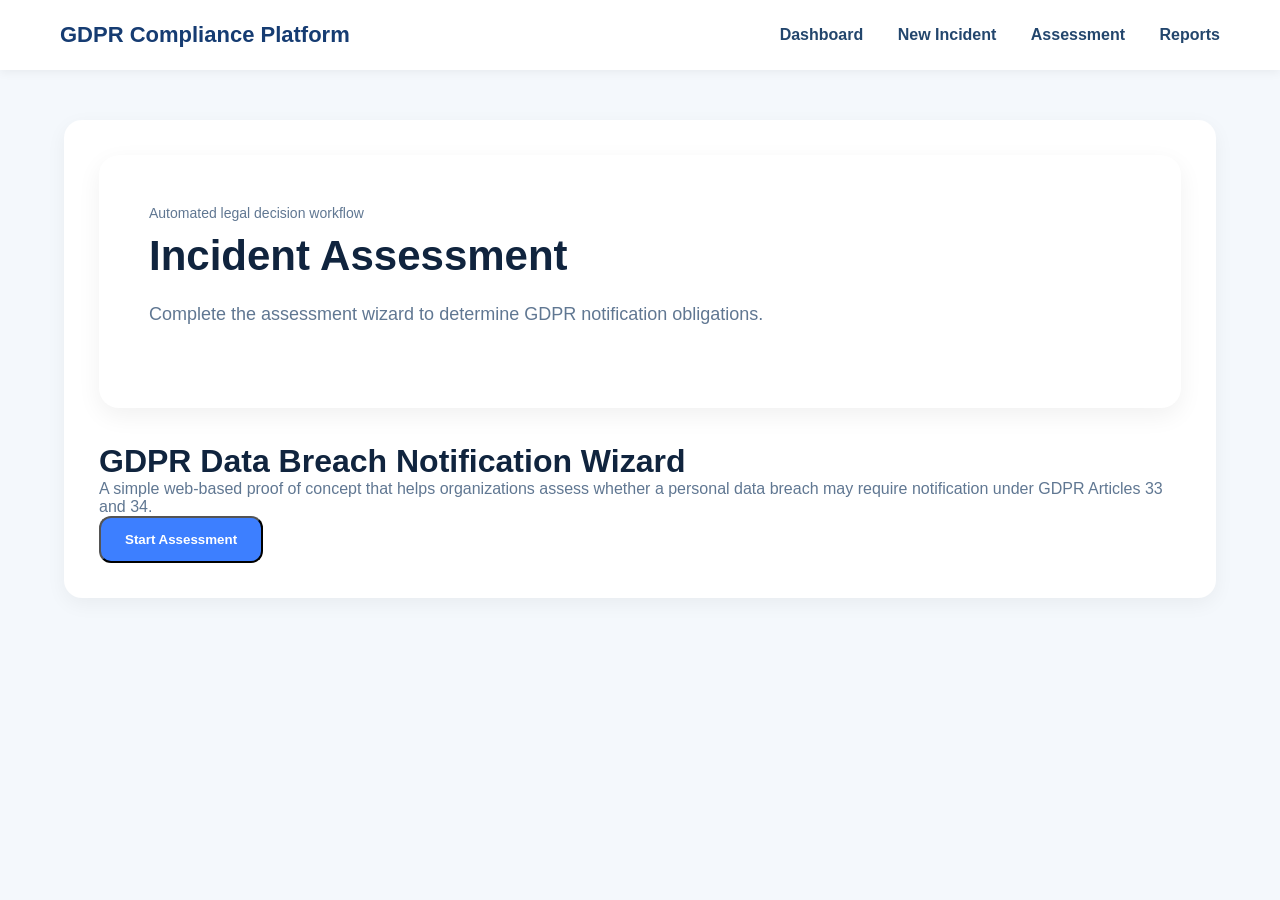
==== assessment.html @ b08a109f "Add breach type classification to GDPR assessment workflow" ====
<!DOCTYPE html>
<html lang="en">
<head>
  <meta charset="UTF-8" />
  <meta name="viewport" content="width=device-width, initial-scale=1.0" />
  <title>GDPR Incident Assessment Module</title>
  <link rel="stylesheet" href="style.css" />
</head>
<body>
  <header class="navbar">
  <div class="logo">
    <h2>GDPR Compliance Platform</h2>
  </div>

  <nav>
    <a href="index.html">Dashboard</a>
    <a href="incident.html">New Incident</a>
    <a href="assessment.html">Assessment</a>
    <a href="report.html">Reports</a>
  </nav>
</header>

<main class="dashboard">
    <div class="card">
        <section class="hero">
        <p class="tagline">Automated legal decision workflow</p>
        <h1>Incident Assessment</h1>
        <p class="hero-text">
            Complete the assessment wizard to determine GDPR notification obligations.
        </p>
        </section>

      

      <div id="caseSummary" class="case-summary-box" style="display:none;">

        <h2>Current Incident Case</h2>

        <p id="caseInfo"></p>

      </div>
      <h1>GDPR Data Breach Notification Wizard</h1>

      <p class="subtitle">
        A simple web-based proof of concept that helps organizations assess
        whether a personal data breach may require notification under GDPR
        Articles 33 and 34.
      </p>

      

        <div id="startSection">
            <button id="startBtn" class="primary-btn">Start Assessment</button>
        </div>


        <div id="questionSection" style="display: none;">
          <div id="progressContainer">
          <p id="progressText">Step 1 of 5</p>
          <div id="progressBar">
            <div id="progressFill"></div>
          </div>
        </div>
          <h2 id="questionTitle">Step 1: Personal Data</h2>
          <p id="questionText">Was personal data involved in the breach?</p>

          <div id="answerButtons">
            <button class="primary-btn" onclick="handleAnswer(true)">Yes</button>
            <button class="primary-btn" onclick="handleAnswer(false)">No</button>
          </div>

          <div id="dynamicOptions"></div>
        </div>

      <div id="resultSection" style="display: none;">
        <h2>Assessment Result</h2>

        <p id="resultDecision"></p>
        <p id="resultExplanation"></p>

        <button id="authorityBtn" onclick="generateAuthorityNotification()">
          Generate Authority Notification
        </button>

        <button id="userBtn" onclick="generateUserNotification()">
          Generate User Notification
        </button>

        <div id="notificationBox" style="display: none; margin-top: 20px;">
          <h3 id="notificationTitle"></h3>
          <p id="notificationText"></p>
        </div>

        <a href="report.html" id="reportBtn" class="report-link" style="display:none;">
        View Compliance Report →
        </a>

        <br><br>

        <button class="primary-btn" onclick="restart()">Start Again</button>
      </div>

    </div>
  </main>

  <script src="assessment.js"></script>
</body>
</html>
---- style.css ----
*{
  margin:0;
  padding:0;
  box-sizing:border-box;
}

body{
  font-family: Arial, sans-serif;
  background:#f4f8fc;
  color:#10243e;
}

.navbar{
  background:white;
  display:flex;
  justify-content:space-between;
  align-items:center;
  padding:22px 60px;
  box-shadow:0 2px 10px rgba(0,0,0,0.06);
}

.logo h2{
  font-size:22px;
  color:#163c72;
}

nav a{
  text-decoration:none;
  margin-left:30px;
  color:#23466d;
  font-weight:600;
}

nav a:hover{
  color:#3d7fff;
}

.dashboard{
  width:90%;
  max-width:1200px;
  margin:50px auto;
}

.hero{
  background:white;
  padding:50px;
  border-radius:20px;
  box-shadow:0 8px 24px rgba(0,0,0,0.06);
  margin-bottom:35px;
}

.tagline{
  color:#5a7ca7;
  margin-bottom:10px;
  font-size:14px;
}

.hero h1{
  font-size:42px;
  margin-bottom:18px;
  line-height:1.2;
}

.hero-text{
  font-size:18px;
  line-height:1.7;
  color:#49617d;
  max-width:700px;
  margin-bottom:28px;
}

.primary-btn{
  display:inline-block;
  background:#3d7fff;
  color:white;
  padding:14px 24px;
  border-radius:12px;
  text-decoration:none;
  font-weight:bold;
}

.primary-btn:hover{
  background:#2f69d3;
}

.stats-grid{
  display:grid;
  grid-template-columns:repeat(4,1fr);
  gap:25px;
  margin-bottom:35px;
}

.card{
  background:white;
  padding:35px;
  border-radius:18px;
  box-shadow:0 6px 20px rgba(0,0,0,0.05);
}

.card h3{
  font-size:38px;
  color:#163c72;
  margin-bottom:10px;
}

.card p{
  color:#607792;
}

.recent-section{
  background:white;
  padding:35px;
  border-radius:20px;
  box-shadow:0 8px 24px rgba(0,0,0,0.05);
}

.recent-section h2{
  margin-bottom:22px;
}

.activity-card{
  padding:18px 0;
  border-bottom:1px solid #e6eef7;
}

.activity-card:last-child{
  border-bottom:none;
}

.activity-card strong{
  display:block;
  margin-bottom:8px;
}

.activity-card p{
  color:#637a95;
}

.form-card{
  background:white;
  padding:40px;
  border-radius:20px;
  box-shadow:0 8px 24px rgba(0,0,0,0.06);
}

.form-card h2{
  margin-bottom:30px;
}

.form-grid{
  display:grid;
  grid-template-columns:repeat(2,1fr);
  gap:24px;
  margin-bottom:24px;
}

.input-group{
  display:flex;
  flex-direction:column;
}

.input-group label{
  margin-bottom:10px;
  font-weight:600;
  color:#173a66;
}

.input-group input,
.input-group select,
.input-group textarea{
  padding:14px;
  border:1px solid #d6e2ef;
  border-radius:12px;
  font-size:15px;
  outline:none;
}

.input-group input:focus,
.input-group select:focus,
.input-group textarea:focus{
  border-color:#3d7fff;
}

textarea{
  min-height:140px;
  resize:vertical;
}

.full-width{
  margin-bottom:30px;
}

.action-box{
  background:#f7fbff;
  padding:28px;
  border-radius:16px;
  border:1px solid #d9e8f7;
}

.action-box h2{
  margin-bottom:18px;
}

.action-box ul{
  padding-left:22px;
}

.action-box li{
  margin-bottom:12px;
  color:#294766;
}

.report-link{
  display:inline-block;
  text-decoration:none;
  color:white;
  background:#163c72;
  padding:14px 22px;
  border-radius:12px;
  font-weight:bold;
}
.case-summary-box{
  background:#f7fbff;
  border:1px solid #d9e8f7;
  border-radius:16px;
  padding:24px;
  margin-bottom:28px;
}

.case-summary-box h2{
  margin-bottom:18px;
  color:#163c72;
}

.case-summary-box p{
  margin-bottom:10px;
  color:#294766;
  line-height:1.6;
}
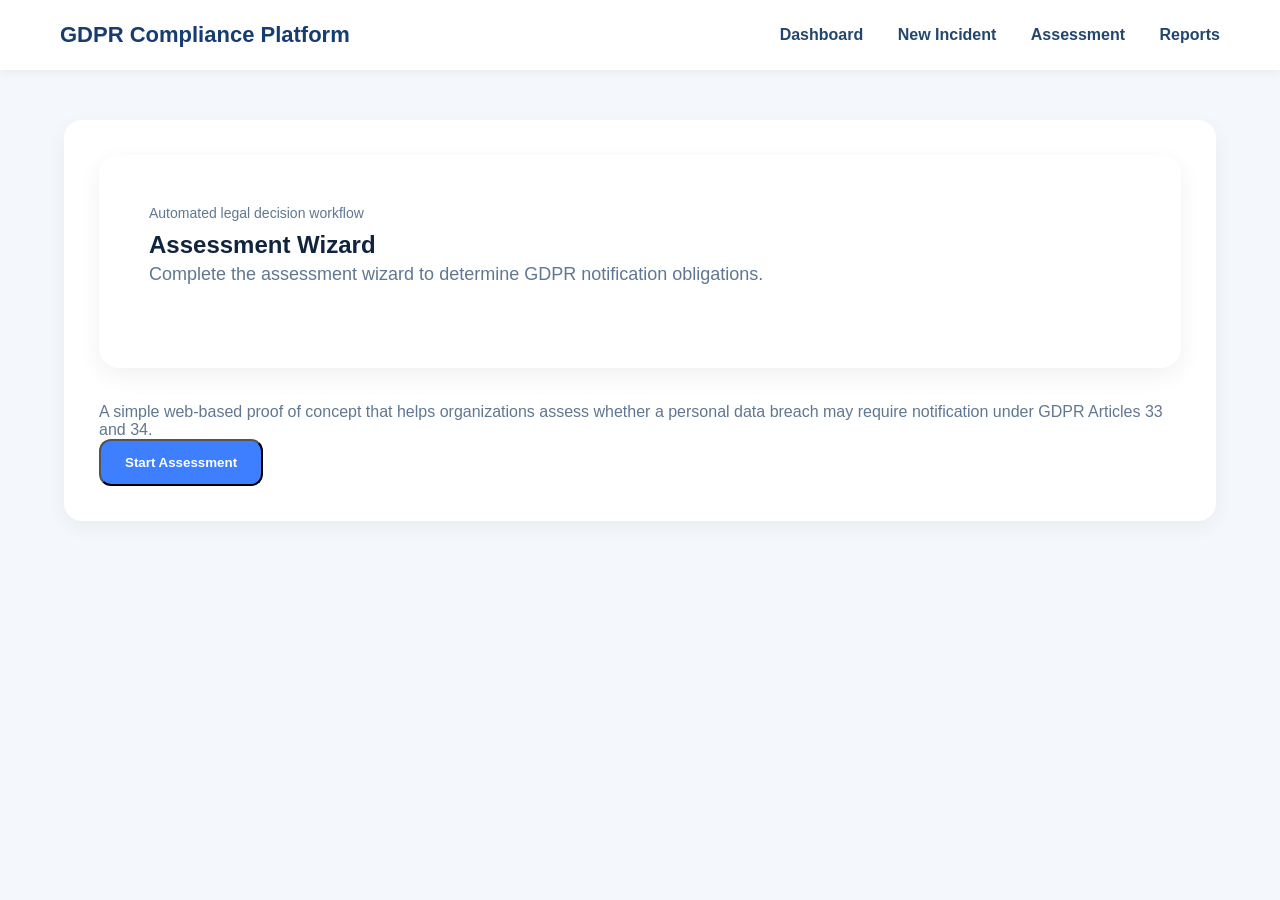
==== commit b07a5388: "Expand compliance report with severity risks and mitigation summaries" ====
--- a/assessment.html
+++ b/assessment.html
@@ -24,7 +24,7 @@
     <div class="card">
         <section class="hero">
         <p class="tagline">Automated legal decision workflow</p>
-        <h1>Incident Assessment</h1>
+        <h2>Assessment Wizard</h2>
         <p class="hero-text">
             Complete the assessment wizard to determine GDPR notification obligations.
         </p>
@@ -39,7 +39,6 @@
         <p id="caseInfo"></p>
 
       </div>
-      <h1>GDPR Data Breach Notification Wizard</h1>
 
       <p class="subtitle">
         A simple web-based proof of concept that helps organizations assess
@@ -56,7 +55,7 @@
 
         <div id="questionSection" style="display: none;">
           <div id="progressContainer">
-          <p id="progressText">Step 1 of 5</p>
+          <p id="progressText">Step 1 of 6</p>
           <div id="progressBar">
             <div id="progressFill"></div>
           </div>
@@ -78,11 +77,35 @@
         <p id="resultDecision"></p>
         <p id="resultExplanation"></p>
 
-        <button id="authorityBtn" onclick="generateAuthorityNotification()">
+        <div class="action-box" id="severityBox" style="display:none; margin-top:20px;">
+          <h2>Severity Classification</h2>
+
+          <p>
+            <strong>Severity Score:</strong>
+            <span id="severityScore"></span>
+          </p>
+
+          <p>
+            <strong>Classification:</strong>
+            <span id="severityLevel"></span>
+          </p>
+        </div>
+        
+        <div class="action-box" id="riskBox" style="display:none; margin-top:20px;">
+          <h2>Identified Risks</h2>
+          <ul id="riskList"></ul>
+        </div>
+
+        <div class="action-box" id="mitigationBox" style="display:none; margin-top:20px;">
+          <h2>Recommended Mitigation Measures</h2>
+          <ul id="mitigationList"></ul>
+        </div>
+
+        <button id="authorityBtn" class="primary-btn" onclick="generateAuthorityNotification()">
           Generate Authority Notification
         </button>
 
-        <button id="userBtn" onclick="generateUserNotification()">
+        <button id="userBtn" class="primary-btn" onclick="generateUserNotification()">
           Generate User Notification
         </button>
 
--- a/style.css
+++ b/style.css
@@ -236,4 +236,45 @@
   margin-bottom:10px;
   color:#294766;
   line-height:1.6;
+}
+
+.severity-card{
+  background:#f7fbff;
+  border:1px solid #d9e8f7;
+  border-radius:16px;
+  padding:28px;
+}
+
+.severity-card h2{
+  margin-bottom:12px;
+}
+
+#severityScore{
+  font-size:40px;
+  font-weight:bold;
+  color:#163c72;
+  margin-bottom:14px;
+}
+
+.badge{
+  display:inline-block;
+  padding:8px 14px;
+  border-radius:999px;
+  font-weight:bold;
+  font-size:14px;
+}
+
+.badge.high{
+  background:#ffe5e5;
+  color:#b42318;
+}
+
+.badge.moderate{
+  background:#fff4d6;
+  color:#9a6700;
+}
+
+.badge.low{
+  background:#e8f7ef;
+  color:#157347;
 }
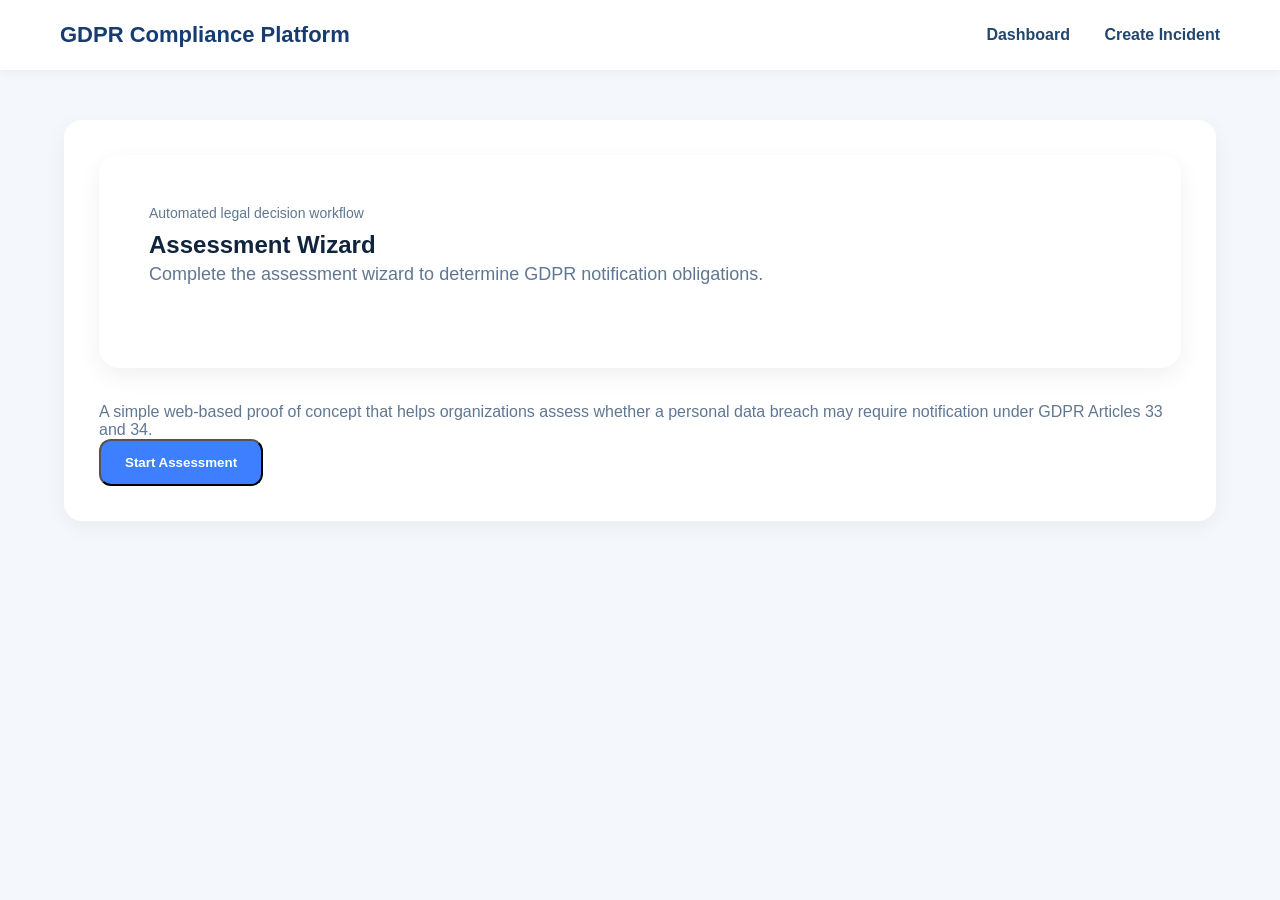
==== commit 0473da6f: "Improve workflow navigation and incident form validation" ====
--- a/assessment.html
+++ b/assessment.html
@@ -14,9 +14,7 @@
 
   <nav>
     <a href="index.html">Dashboard</a>
-    <a href="incident.html">New Incident</a>
-    <a href="assessment.html">Assessment</a>
-    <a href="report.html">Reports</a>
+    <a href="incident.html">Create Incident</a>
   </nav>
 </header>
 
@@ -87,7 +85,7 @@
 
           <p>
             <strong>Classification:</strong>
-            <span id="severityLevel"></span>
+            <span id="severityLevel" class="severity-badge"></span>
           </p>
         </div>
         
@@ -101,27 +99,38 @@
           <ul id="mitigationList"></ul>
         </div>
 
-        <button id="authorityBtn" class="primary-btn" onclick="generateAuthorityNotification()">
-          Generate Authority Notification
-        </button>
+         <div class="result-actions">
+          <div class="button-row">
+            <button id="authorityBtn" class="primary-btn"
+              onclick="generateAuthorityNotification()">
+              Generate Authority Notification Draft
+            </button>
 
-        <button id="userBtn" class="primary-btn" onclick="generateUserNotification()">
-          Generate User Notification
-        </button>
+            <button id="userBtn" class="primary-btn"
+              onclick="generateUserNotification()">
+              Generate User Notification Draft
+            </button>
+          </div>
+
+          <div class="button-row">
+            <a href="report.html"
+              id="reportBtn"
+              class="primary-btn report-link">
+              View Compliance Report →
+            </a>
+          </div>
+
+          <div class="button-row">
+            <button class="primary-btn" onclick="restart()">
+              Reassess the case
+            </button>
+          </div>
+        </div>
 
         <div id="notificationBox" style="display: none; margin-top: 20px;">
           <h3 id="notificationTitle"></h3>
           <p id="notificationText"></p>
         </div>
-
-        <a href="report.html" id="reportBtn" class="report-link" style="display:none;">
-        View Compliance Report →
-        </a>
-
-        <br><br>
-
-        <button class="primary-btn" onclick="restart()">Start Again</button>
-      </div>
 
     </div>
   </main>
--- a/style.css
+++ b/style.css
@@ -277,4 +277,78 @@
 .badge.low{
   background:#e8f7ef;
   color:#157347;
+}
+
+.history-table{
+  width:100%;
+  border-collapse:collapse;
+  margin-top:20px;
+}
+
+.history-table th,
+.history-table td{
+  text-align:left;
+  padding:14px;
+  border-bottom:1px solid #e6eef7;
+}
+
+.history-table th{
+  color:#163c72;
+  font-weight:bold;
+  background:#f7fbff;
+}
+
+.history-table td{
+  color:#294766;
+}
+
+.severity-badge{
+  display:inline-block;
+  padding:6px 14px;
+  border-radius:999px;
+  font-weight:bold;
+  color:white;
+  margin-left:8px;
+}
+
+.severity-low{
+  background:#2e9d57;
+}
+
+.severity-moderate{
+  background:#d9a404;
+}
+
+.severity-high{
+  background:#e67e22;
+}
+
+.severity-critical{
+  background:#d64545;
+}
+
+.result-actions {
+  display: flex;
+  gap: 14px;
+  flex-wrap: wrap;
+  margin-top: 20px;
+}
+
+.primary-btn.active-btn {
+  background: #1e3a8a;
+  transform: scale(0.98);
+  opacity: 0.9;
+}
+
+.result-actions {
+  display: flex;
+  flex-direction: column;
+  gap: 14px;
+  margin-top: 20px;
+}
+
+.button-row {
+  display: flex;
+  gap: 14px;
+  flex-wrap: wrap;
 }
